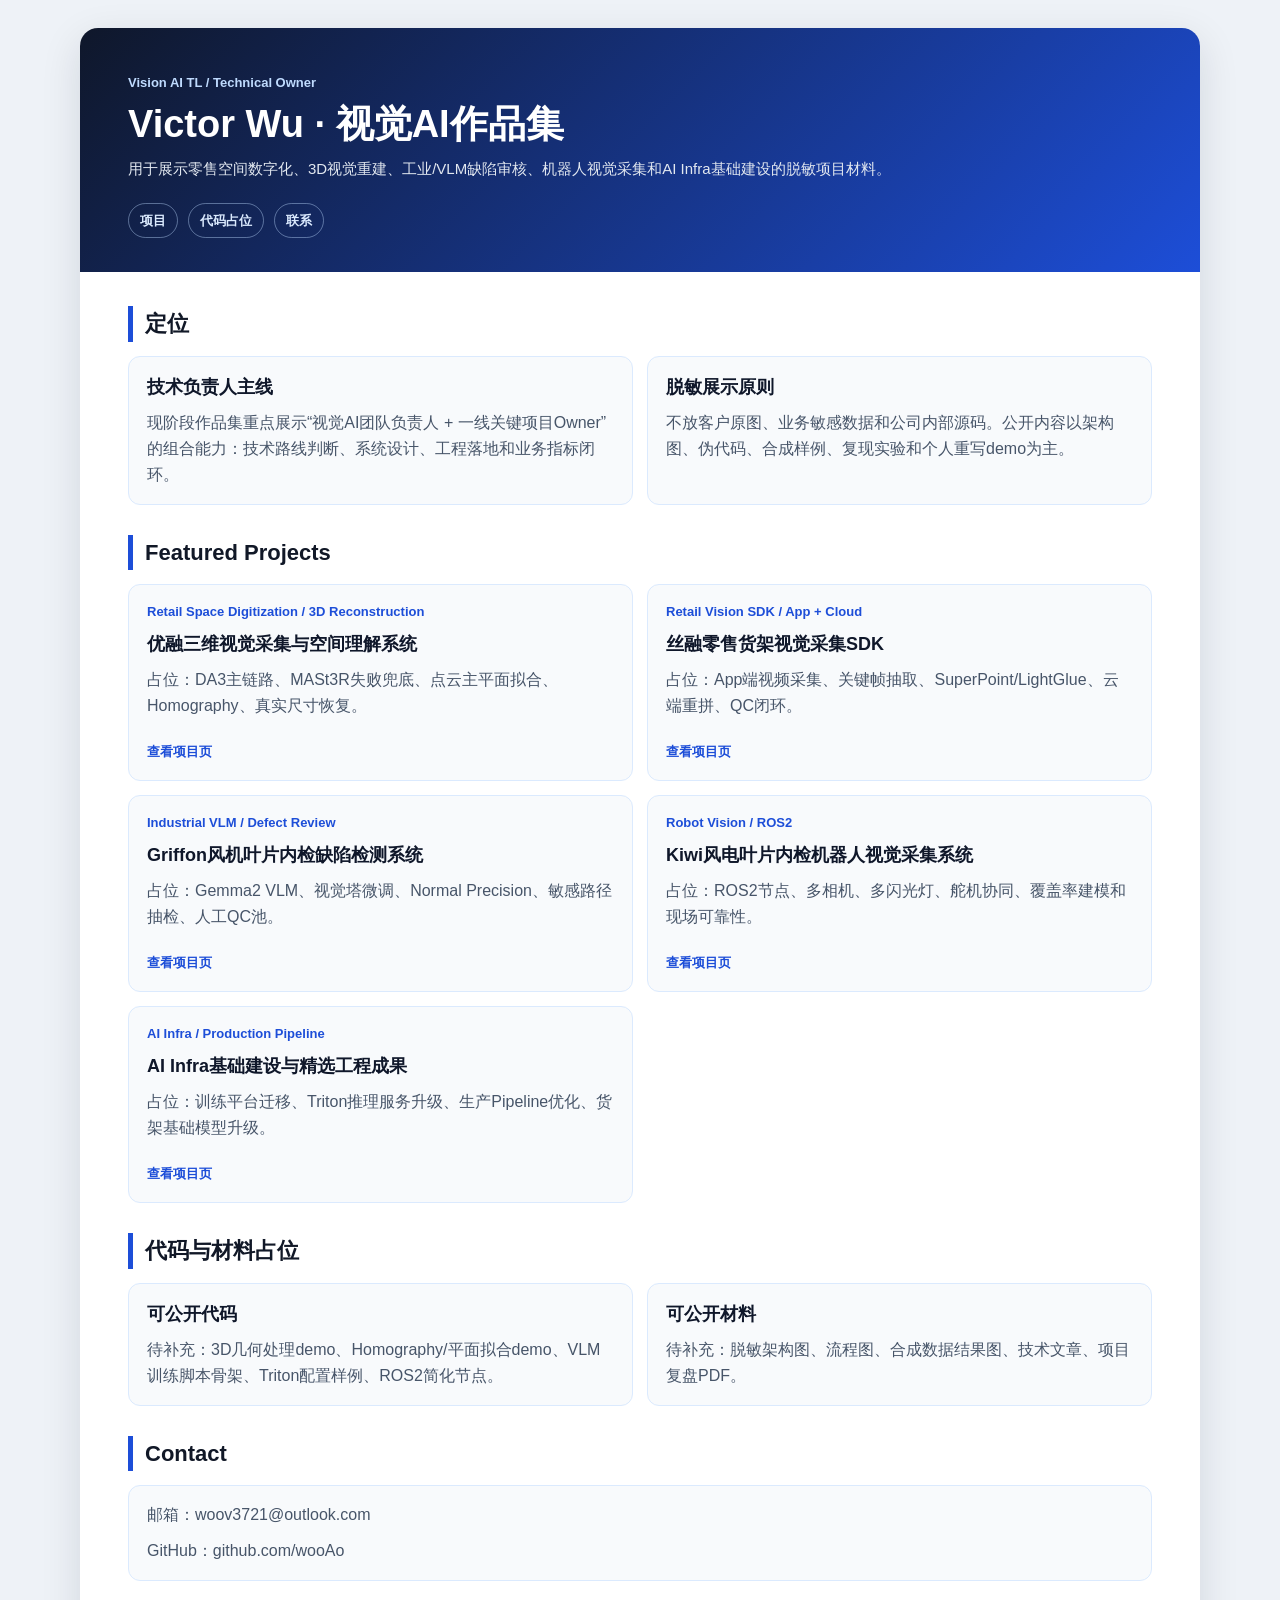
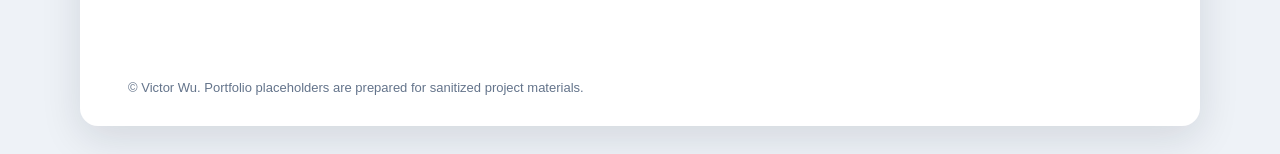
==== index.html @ 92c2045f "Add portfolio placeholder site" ====
<!DOCTYPE html>
<html lang="zh-CN">
<head>
  <meta charset="UTF-8" />
  <meta name="viewport" content="width=device-width, initial-scale=1.0" />
  <title>Victor Wu | Vision AI Portfolio</title>
  <link rel="stylesheet" href="assets/css/styles.css" />
</head>
<body>
  <main class="page">
    <header class="hero">
      <div class="eyebrow">Vision AI TL / Technical Owner</div>
      <h1>Victor Wu · 视觉AI作品集</h1>
      <p class="lead">用于展示零售空间数字化、3D视觉重建、工业/VLM缺陷审核、机器人视觉采集和AI Infra基础建设的脱敏项目材料。</p>
      <nav class="nav">
        <a href="#projects">项目</a>
        <a href="#demos">代码占位</a>
        <a href="#contact">联系</a>
      </nav>
    </header>

    <section class="content">
      <section class="section">
        <div class="section-title">定位</div>
        <div class="summary-grid">
          <article class="card">
            <h2>技术负责人主线</h2>
            <p>现阶段作品集重点展示“视觉AI团队负责人 + 一线关键项目Owner”的组合能力：技术路线判断、系统设计、工程落地和业务指标闭环。</p>
          </article>
          <article class="card">
            <h2>脱敏展示原则</h2>
            <p>不放客户原图、业务敏感数据和公司内部源码。公开内容以架构图、伪代码、合成样例、复现实验和个人重写demo为主。</p>
          </article>
        </div>
      </section>

      <section class="section" id="projects">
        <div class="section-title">Featured Projects</div>
        <div class="project-grid">
          <article class="card">
            <div class="meta">Retail Space Digitization / 3D Reconstruction</div>
            <h3>优融三维视觉采集与空间理解系统</h3>
            <p>占位：DA3主链路、MASt3R失败兜底、点云主平面拟合、Homography、真实尺寸恢复。</p>
            <a class="button" href="projects/retail-3d-space.html">查看项目页</a>
          </article>
          <article class="card">
            <div class="meta">Retail Vision SDK / App + Cloud</div>
            <h3>丝融零售货架视觉采集SDK</h3>
            <p>占位：App端视频采集、关键帧抽取、SuperPoint/LightGlue、云端重拼、QC闭环。</p>
            <a class="button" href="projects/retail-shelf-sdk.html">查看项目页</a>
          </article>
          <article class="card">
            <div class="meta">Industrial VLM / Defect Review</div>
            <h3>Griffon风机叶片内检缺陷检测系统</h3>
            <p>占位：Gemma2 VLM、视觉塔微调、Normal Precision、敏感路径抽检、人工QC池。</p>
            <a class="button" href="projects/griffon-vlm.html">查看项目页</a>
          </article>
          <article class="card">
            <div class="meta">Robot Vision / ROS2</div>
            <h3>Kiwi风电叶片内检机器人视觉采集系统</h3>
            <p>占位：ROS2节点、多相机、多闪光灯、舵机协同、覆盖率建模和现场可靠性。</p>
            <a class="button" href="projects/kiwi-robot-vision.html">查看项目页</a>
          </article>
          <article class="card">
            <div class="meta">AI Infra / Production Pipeline</div>
            <h3>AI Infra基础建设与精选工程成果</h3>
            <p>占位：训练平台迁移、Triton推理服务升级、生产Pipeline优化、货架基础模型升级。</p>
            <a class="button" href="projects/ai-infra.html">查看项目页</a>
          </article>
        </div>
      </section>

      <section class="section" id="demos">
        <div class="section-title">代码与材料占位</div>
        <div class="summary-grid">
          <article class="card">
            <h3>可公开代码</h3>
            <p>待补充：3D几何处理demo、Homography/平面拟合demo、VLM训练脚本骨架、Triton配置样例、ROS2简化节点。</p>
          </article>
          <article class="card">
            <h3>可公开材料</h3>
            <p>待补充：脱敏架构图、流程图、合成数据结果图、技术文章、项目复盘PDF。</p>
          </article>
        </div>
      </section>

      <section class="section" id="contact">
        <div class="section-title">Contact</div>
        <div class="card">
          <p>邮箱：woov3721@outlook.com</p>
          <p>GitHub：<a href="https://github.com/wooAo">github.com/wooAo</a></p>
        </div>
      </section>
    </section>

    <footer class="footer">© Victor Wu. Portfolio placeholders are prepared for sanitized project materials.</footer>
  </main>
</body>
</html>
---- assets/css/styles.css ----
* { box-sizing: border-box; }

:root {
  color-scheme: light;
  --ink: #111827;
  --muted: #475569;
  --line: #dbeafe;
  --panel: #f8fafc;
  --blue: #1d4ed8;
  --deep: #0f172a;
}

body {
  margin: 0;
  font-family: -apple-system, BlinkMacSystemFont, "Segoe UI", "PingFang SC", "Microsoft YaHei", Arial, sans-serif;
  color: var(--ink);
  background: #eef2f7;
  line-height: 1.62;
}

a { color: inherit; text-decoration: none; }

.page {
  max-width: 1120px;
  margin: 28px auto;
  background: #fff;
  border-radius: 18px;
  box-shadow: 0 12px 40px rgba(15, 23, 42, 0.12);
  overflow: hidden;
}

.hero {
  padding: 44px 48px 34px;
  background: linear-gradient(135deg, var(--deep), var(--blue));
  color: #fff;
}

.eyebrow {
  font-size: 13px;
  color: #bfdbfe;
  font-weight: 800;
  margin-bottom: 10px;
}

h1 {
  margin: 0 0 10px;
  font-size: 38px;
  line-height: 1.15;
}

.lead {
  max-width: 820px;
  margin: 0;
  color: #e2e8f0;
  font-size: 15px;
}

.nav {
  display: flex;
  flex-wrap: wrap;
  gap: 10px;
  margin-top: 22px;
}

.nav a {
  display: inline-flex;
  align-items: center;
  min-height: 34px;
  padding: 6px 11px;
  border: 1px solid rgba(191, 219, 254, 0.42);
  border-radius: 999px;
  color: #dbeafe;
  font-size: 13px;
  font-weight: 800;
}

.content { padding: 34px 48px 46px; }

.section { margin-bottom: 30px; }

.section-title {
  margin-bottom: 14px;
  padding-left: 12px;
  border-left: 5px solid var(--blue);
  font-size: 22px;
  font-weight: 800;
}

.summary-grid,
.project-grid {
  display: grid;
  grid-template-columns: repeat(2, minmax(0, 1fr));
  gap: 14px;
}

.card {
  border: 1px solid var(--line);
  border-radius: 12px;
  background: var(--panel);
  padding: 16px 18px;
}

.card h2,
.card h3 {
  margin: 0 0 8px;
  color: var(--deep);
  font-size: 18px;
}

.card p { margin: 0 0 10px; color: var(--muted); }
.card p:last-child { margin-bottom: 0; }

.meta {
  color: var(--blue);
  font-size: 13px;
  font-weight: 800;
  margin-bottom: 8px;
}

.tag-row {
  display: flex;
  flex-wrap: wrap;
  gap: 7px;
  margin-top: 12px;
}

.tag {
  padding: 4px 9px;
  border-radius: 999px;
  background: #dbeafe;
  color: #1d4ed8;
  font-size: 12px;
  font-weight: 800;
}

.button {
  display: inline-flex;
  margin-top: 12px;
  color: var(--blue);
  font-size: 13px;
  font-weight: 900;
}

.project-layout {
  display: grid;
  grid-template-columns: minmax(0, 1fr) 280px;
  gap: 22px;
  align-items: start;
}

.side {
  position: sticky;
  top: 20px;
}

ul { margin: 8px 0 0; padding-left: 22px; }
li { margin-bottom: 8px; }

.placeholder {
  border: 1px dashed #93c5fd;
  border-radius: 12px;
  padding: 14px 16px;
  background: #eff6ff;
  color: #1e3a8a;
  font-weight: 700;
}

.footer {
  padding: 20px 48px 28px;
  color: #64748b;
  font-size: 13px;
}

@media (max-width: 760px) {
  .page { margin: 0; border-radius: 0; }
  .hero, .content, .footer { padding-left: 24px; padding-right: 24px; }
  h1 { font-size: 30px; }
  .summary-grid,
  .project-grid,
  .project-layout { grid-template-columns: 1fr; }
  .side { position: static; }
}
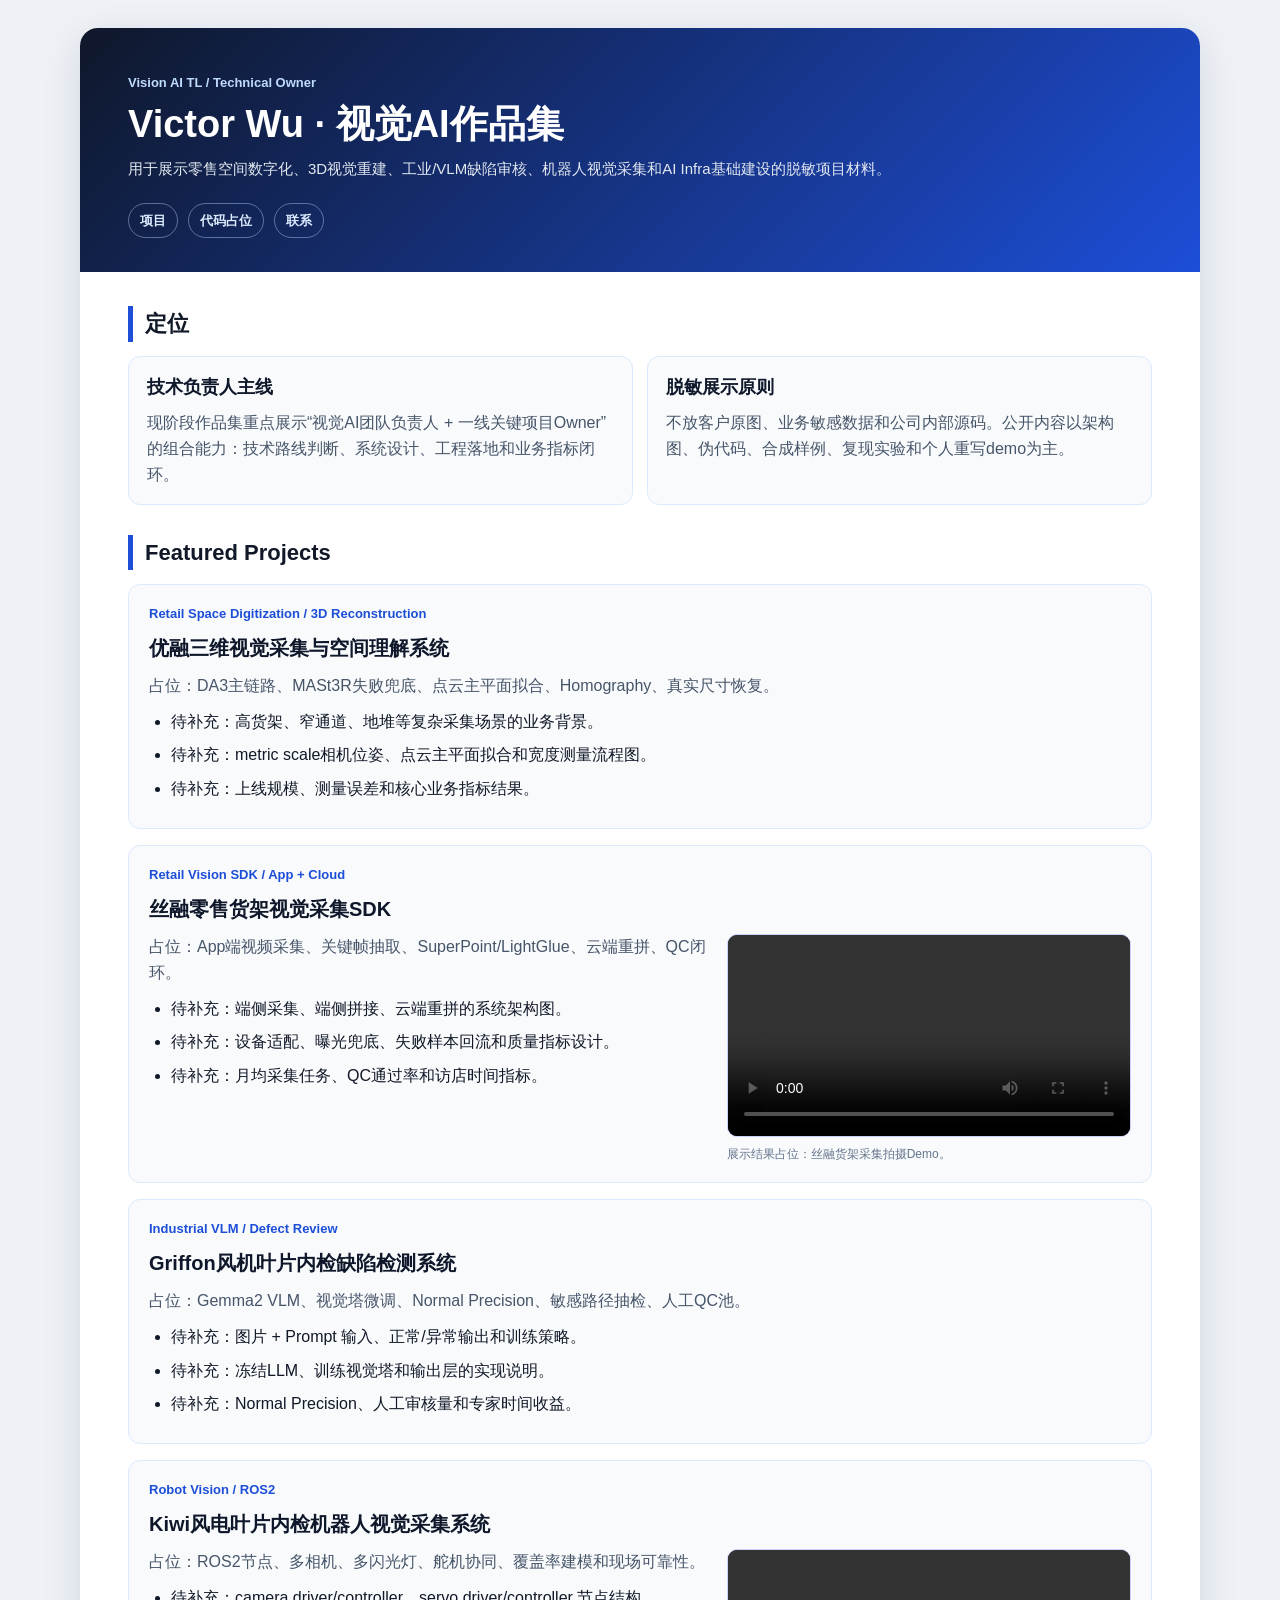
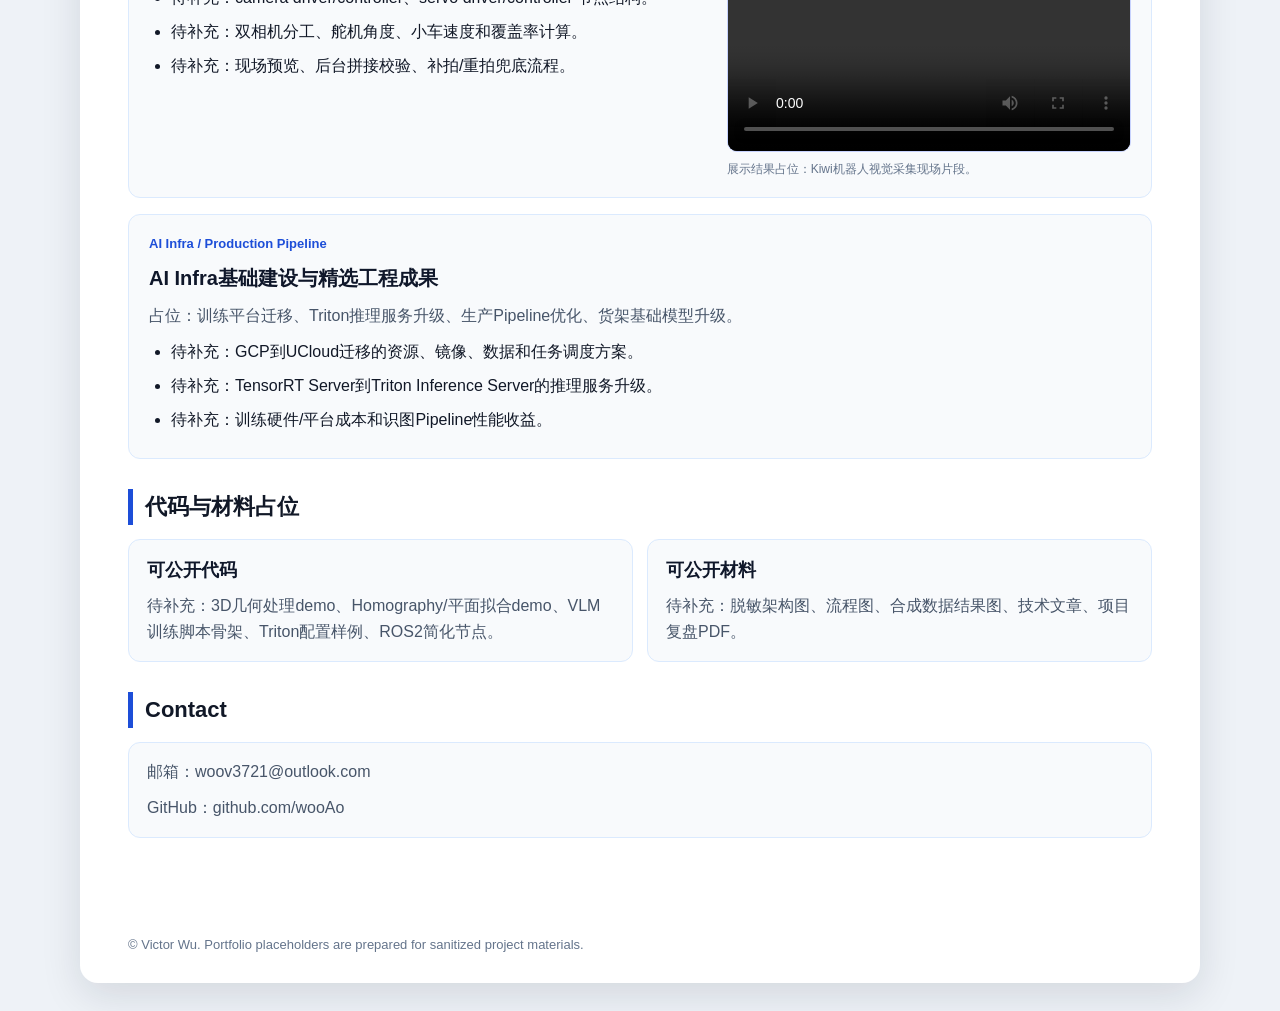
==== commit 62bd6f73: "Show projects on homepage with demo videos" ====
--- a/index.html
+++ b/index.html
@@ -36,36 +36,92 @@
 
       <section class="section" id="projects">
         <div class="section-title">Featured Projects</div>
-        <div class="project-grid">
-          <article class="card">
+        <div class="project-list">
+          <article class="project-item">
             <div class="meta">Retail Space Digitization / 3D Reconstruction</div>
             <h3>优融三维视觉采集与空间理解系统</h3>
-            <p>占位：DA3主链路、MASt3R失败兜底、点云主平面拟合、Homography、真实尺寸恢复。</p>
-            <a class="button" href="projects/retail-3d-space.html">查看项目页</a>
+            <div class="project-body full">
+              <div>
+                <p>占位：DA3主链路、MASt3R失败兜底、点云主平面拟合、Homography、真实尺寸恢复。</p>
+                <ul>
+                  <li>待补充：高货架、窄通道、地堆等复杂采集场景的业务背景。</li>
+                  <li>待补充：metric scale相机位姿、点云主平面拟合和宽度测量流程图。</li>
+                  <li>待补充：上线规模、测量误差和核心业务指标结果。</li>
+                </ul>
+              </div>
+            </div>
           </article>
-          <article class="card">
+
+          <article class="project-item">
             <div class="meta">Retail Vision SDK / App + Cloud</div>
             <h3>丝融零售货架视觉采集SDK</h3>
-            <p>占位：App端视频采集、关键帧抽取、SuperPoint/LightGlue、云端重拼、QC闭环。</p>
-            <a class="button" href="projects/retail-shelf-sdk.html">查看项目页</a>
+            <div class="project-body">
+              <div>
+                <p>占位：App端视频采集、关键帧抽取、SuperPoint/LightGlue、云端重拼、QC闭环。</p>
+                <ul>
+                  <li>待补充：端侧采集、端侧拼接、云端重拼的系统架构图。</li>
+                  <li>待补充：设备适配、曝光兜底、失败样本回流和质量指标设计。</li>
+                  <li>待补充：月均采集任务、QC通过率和访店时间指标。</li>
+                </ul>
+              </div>
+              <div>
+                <div class="media-frame">
+                  <video controls preload="metadata" src="assets/videos/丝融拍摄demo.mov"></video>
+                </div>
+                <div class="note">展示结果占位：丝融货架采集拍摄Demo。</div>
+              </div>
+            </div>
           </article>
-          <article class="card">
+
+          <article class="project-item">
             <div class="meta">Industrial VLM / Defect Review</div>
             <h3>Griffon风机叶片内检缺陷检测系统</h3>
-            <p>占位：Gemma2 VLM、视觉塔微调、Normal Precision、敏感路径抽检、人工QC池。</p>
-            <a class="button" href="projects/griffon-vlm.html">查看项目页</a>
+            <div class="project-body full">
+              <div>
+                <p>占位：Gemma2 VLM、视觉塔微调、Normal Precision、敏感路径抽检、人工QC池。</p>
+                <ul>
+                  <li>待补充：图片 + Prompt 输入、正常/异常输出和训练策略。</li>
+                  <li>待补充：冻结LLM、训练视觉塔和输出层的实现说明。</li>
+                  <li>待补充：Normal Precision、人工审核量和专家时间收益。</li>
+                </ul>
+              </div>
+            </div>
           </article>
-          <article class="card">
+
+          <article class="project-item">
             <div class="meta">Robot Vision / ROS2</div>
             <h3>Kiwi风电叶片内检机器人视觉采集系统</h3>
-            <p>占位：ROS2节点、多相机、多闪光灯、舵机协同、覆盖率建模和现场可靠性。</p>
-            <a class="button" href="projects/kiwi-robot-vision.html">查看项目页</a>
+            <div class="project-body">
+              <div>
+                <p>占位：ROS2节点、多相机、多闪光灯、舵机协同、覆盖率建模和现场可靠性。</p>
+                <ul>
+                  <li>待补充：camera driver/controller、servo driver/controller 节点结构。</li>
+                  <li>待补充：双相机分工、舵机角度、小车速度和覆盖率计算。</li>
+                  <li>待补充：现场预览、后台拼接校验、补拍/重拍兜底流程。</li>
+                </ul>
+              </div>
+              <div>
+                <div class="media-frame">
+                  <video controls preload="metadata" src="assets/videos/kiwi_merged.mp4"></video>
+                </div>
+                <div class="note">展示结果占位：Kiwi机器人视觉采集现场片段。</div>
+              </div>
+            </div>
           </article>
-          <article class="card">
+
+          <article class="project-item">
             <div class="meta">AI Infra / Production Pipeline</div>
             <h3>AI Infra基础建设与精选工程成果</h3>
-            <p>占位：训练平台迁移、Triton推理服务升级、生产Pipeline优化、货架基础模型升级。</p>
-            <a class="button" href="projects/ai-infra.html">查看项目页</a>
+            <div class="project-body full">
+              <div>
+                <p>占位：训练平台迁移、Triton推理服务升级、生产Pipeline优化、货架基础模型升级。</p>
+                <ul>
+                  <li>待补充：GCP到UCloud迁移的资源、镜像、数据和任务调度方案。</li>
+                  <li>待补充：TensorRT Server到Triton Inference Server的推理服务升级。</li>
+                  <li>待补充：训练硬件/平台成本和识图Pipeline性能收益。</li>
+                </ul>
+              </div>
+            </div>
           </article>
         </div>
       </section>
--- a/assets/css/styles.css
+++ b/assets/css/styles.css
@@ -93,6 +93,55 @@
   gap: 14px;
 }
 
+.project-list {
+  display: grid;
+  gap: 16px;
+}
+
+.project-item {
+  border: 1px solid var(--line);
+  border-radius: 12px;
+  background: var(--panel);
+  padding: 18px 20px;
+}
+
+.project-item h3 {
+  margin: 0 0 8px;
+  color: var(--deep);
+  font-size: 20px;
+}
+
+.project-item p { margin: 0 0 10px; color: var(--muted); }
+
+.project-body {
+  display: grid;
+  grid-template-columns: minmax(0, 1fr) minmax(280px, 0.72fr);
+  gap: 16px;
+  align-items: start;
+}
+
+.project-body.full { grid-template-columns: 1fr; }
+
+.media-frame {
+  overflow: hidden;
+  border: 1px solid #c7d2fe;
+  border-radius: 10px;
+  background: #0f172a;
+}
+
+.media-frame video {
+  display: block;
+  width: 100%;
+  max-height: 420px;
+  background: #0f172a;
+}
+
+.note {
+  margin-top: 8px;
+  color: #64748b;
+  font-size: 12px;
+}
+
 .card {
   border: 1px solid var(--line);
   border-radius: 12px;
@@ -177,6 +226,7 @@
   h1 { font-size: 30px; }
   .summary-grid,
   .project-grid,
+  .project-body,
   .project-layout { grid-template-columns: 1fr; }
   .side { position: static; }
 }
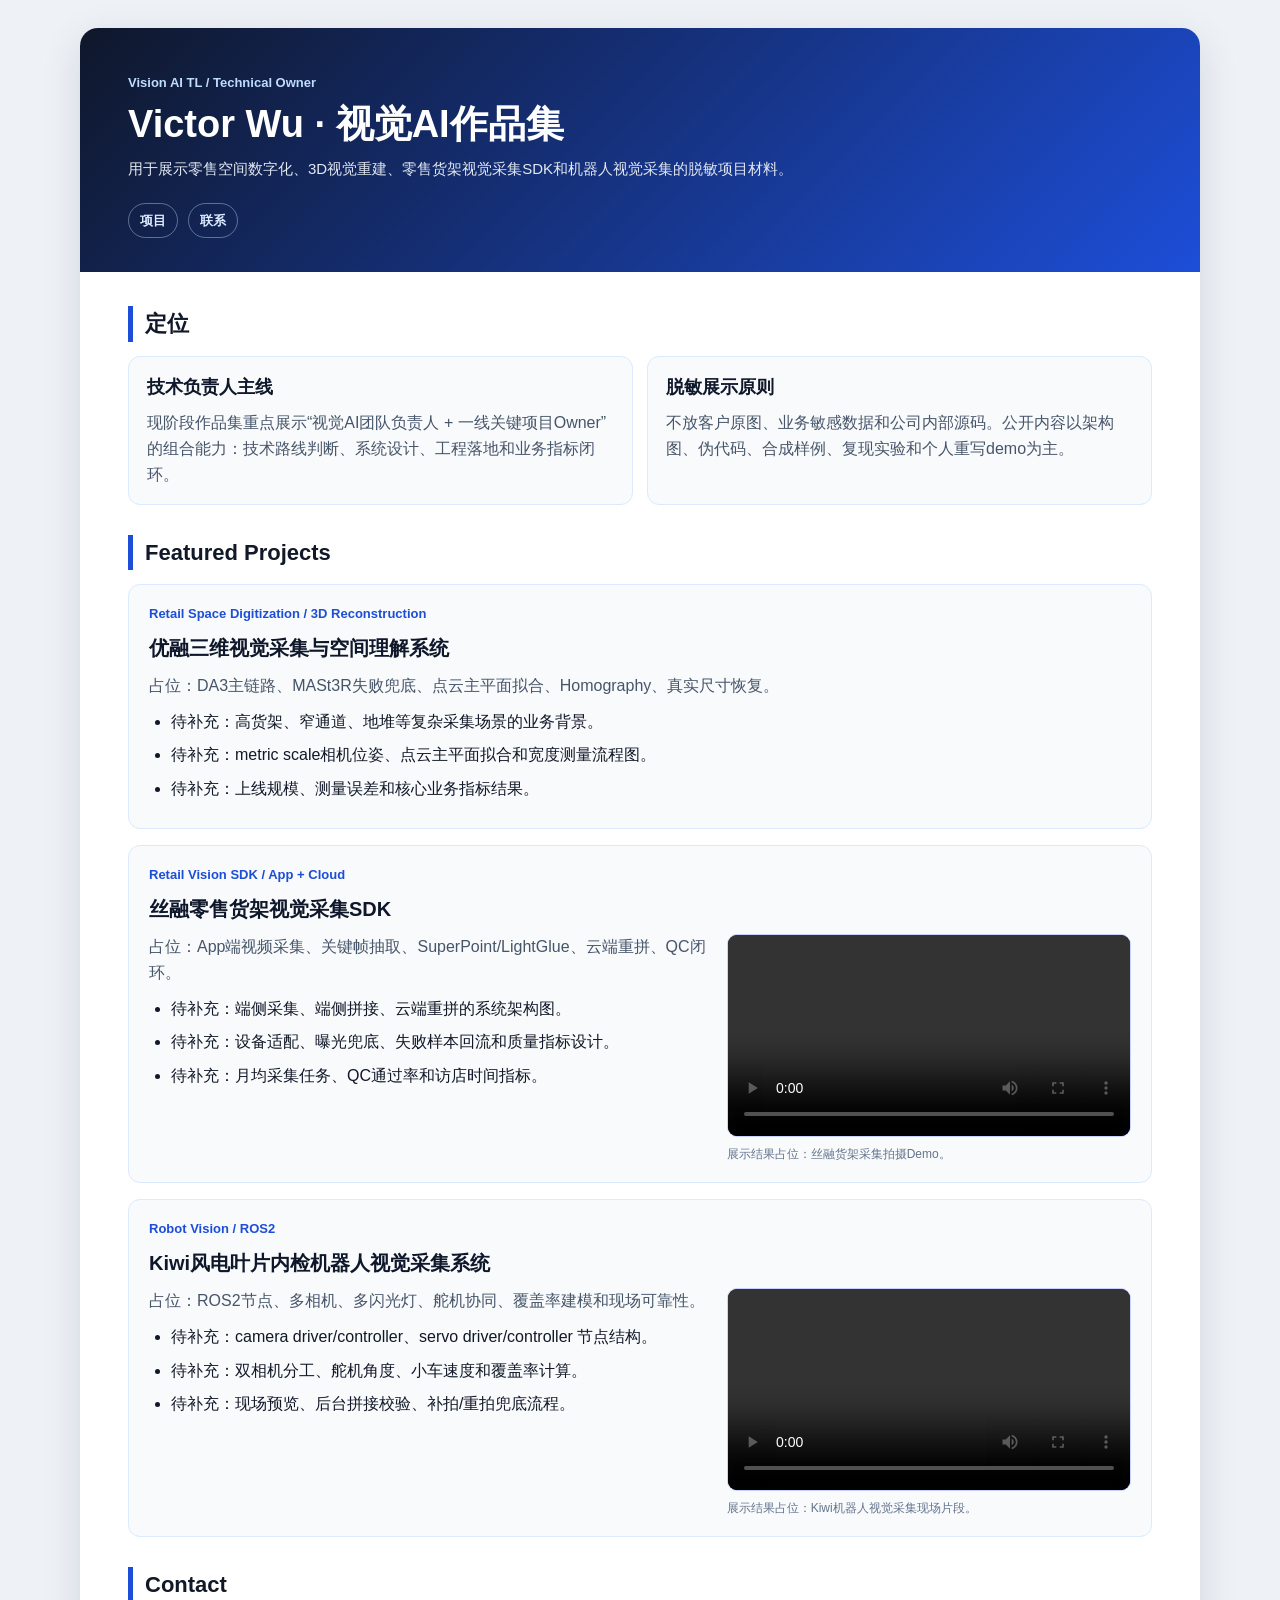
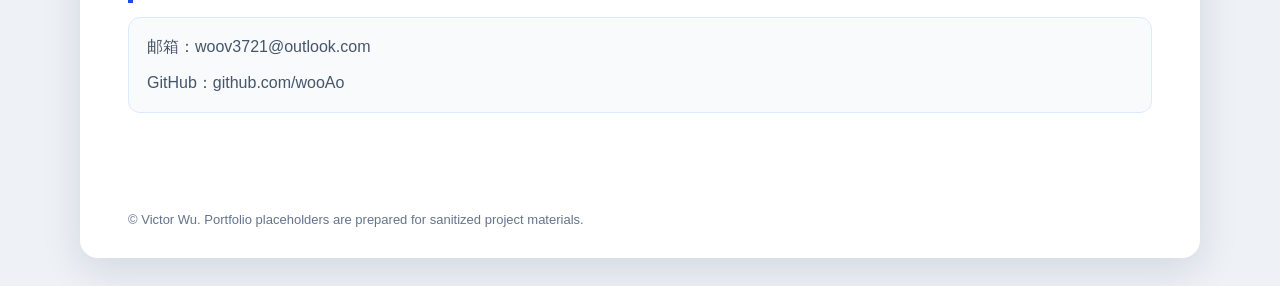
==== commit 6eb8a35e: "Simplify homepage project showcase" ====
--- a/index.html
+++ b/index.html
@@ -11,10 +11,9 @@
     <header class="hero">
       <div class="eyebrow">Vision AI TL / Technical Owner</div>
       <h1>Victor Wu · 视觉AI作品集</h1>
-      <p class="lead">用于展示零售空间数字化、3D视觉重建、工业/VLM缺陷审核、机器人视觉采集和AI Infra基础建设的脱敏项目材料。</p>
+      <p class="lead">用于展示零售空间数字化、3D视觉重建、零售货架视觉采集SDK和机器人视觉采集的脱敏项目材料。</p>
       <nav class="nav">
         <a href="#projects">项目</a>
-        <a href="#demos">代码占位</a>
         <a href="#contact">联系</a>
       </nav>
     </header>
@@ -74,21 +73,6 @@
           </article>
 
           <article class="project-item">
-            <div class="meta">Industrial VLM / Defect Review</div>
-            <h3>Griffon风机叶片内检缺陷检测系统</h3>
-            <div class="project-body full">
-              <div>
-                <p>占位：Gemma2 VLM、视觉塔微调、Normal Precision、敏感路径抽检、人工QC池。</p>
-                <ul>
-                  <li>待补充：图片 + Prompt 输入、正常/异常输出和训练策略。</li>
-                  <li>待补充：冻结LLM、训练视觉塔和输出层的实现说明。</li>
-                  <li>待补充：Normal Precision、人工审核量和专家时间收益。</li>
-                </ul>
-              </div>
-            </div>
-          </article>
-
-          <article class="project-item">
             <div class="meta">Robot Vision / ROS2</div>
             <h3>Kiwi风电叶片内检机器人视觉采集系统</h3>
             <div class="project-body">
@@ -102,40 +86,11 @@
               </div>
               <div>
                 <div class="media-frame">
-                  <video controls preload="metadata" src="assets/videos/kiwi_merged.mp4"></video>
+                  <video controls preload="metadata" src="assets/videos/kiwi_merged_16x9.mp4"></video>
                 </div>
                 <div class="note">展示结果占位：Kiwi机器人视觉采集现场片段。</div>
               </div>
             </div>
-          </article>
-
-          <article class="project-item">
-            <div class="meta">AI Infra / Production Pipeline</div>
-            <h3>AI Infra基础建设与精选工程成果</h3>
-            <div class="project-body full">
-              <div>
-                <p>占位：训练平台迁移、Triton推理服务升级、生产Pipeline优化、货架基础模型升级。</p>
-                <ul>
-                  <li>待补充：GCP到UCloud迁移的资源、镜像、数据和任务调度方案。</li>
-                  <li>待补充：TensorRT Server到Triton Inference Server的推理服务升级。</li>
-                  <li>待补充：训练硬件/平台成本和识图Pipeline性能收益。</li>
-                </ul>
-              </div>
-            </div>
-          </article>
-        </div>
-      </section>
-
-      <section class="section" id="demos">
-        <div class="section-title">代码与材料占位</div>
-        <div class="summary-grid">
-          <article class="card">
-            <h3>可公开代码</h3>
-            <p>待补充：3D几何处理demo、Homography/平面拟合demo、VLM训练脚本骨架、Triton配置样例、ROS2简化节点。</p>
-          </article>
-          <article class="card">
-            <h3>可公开材料</h3>
-            <p>待补充：脱敏架构图、流程图、合成数据结果图、技术文章、项目复盘PDF。</p>
           </article>
         </div>
       </section>
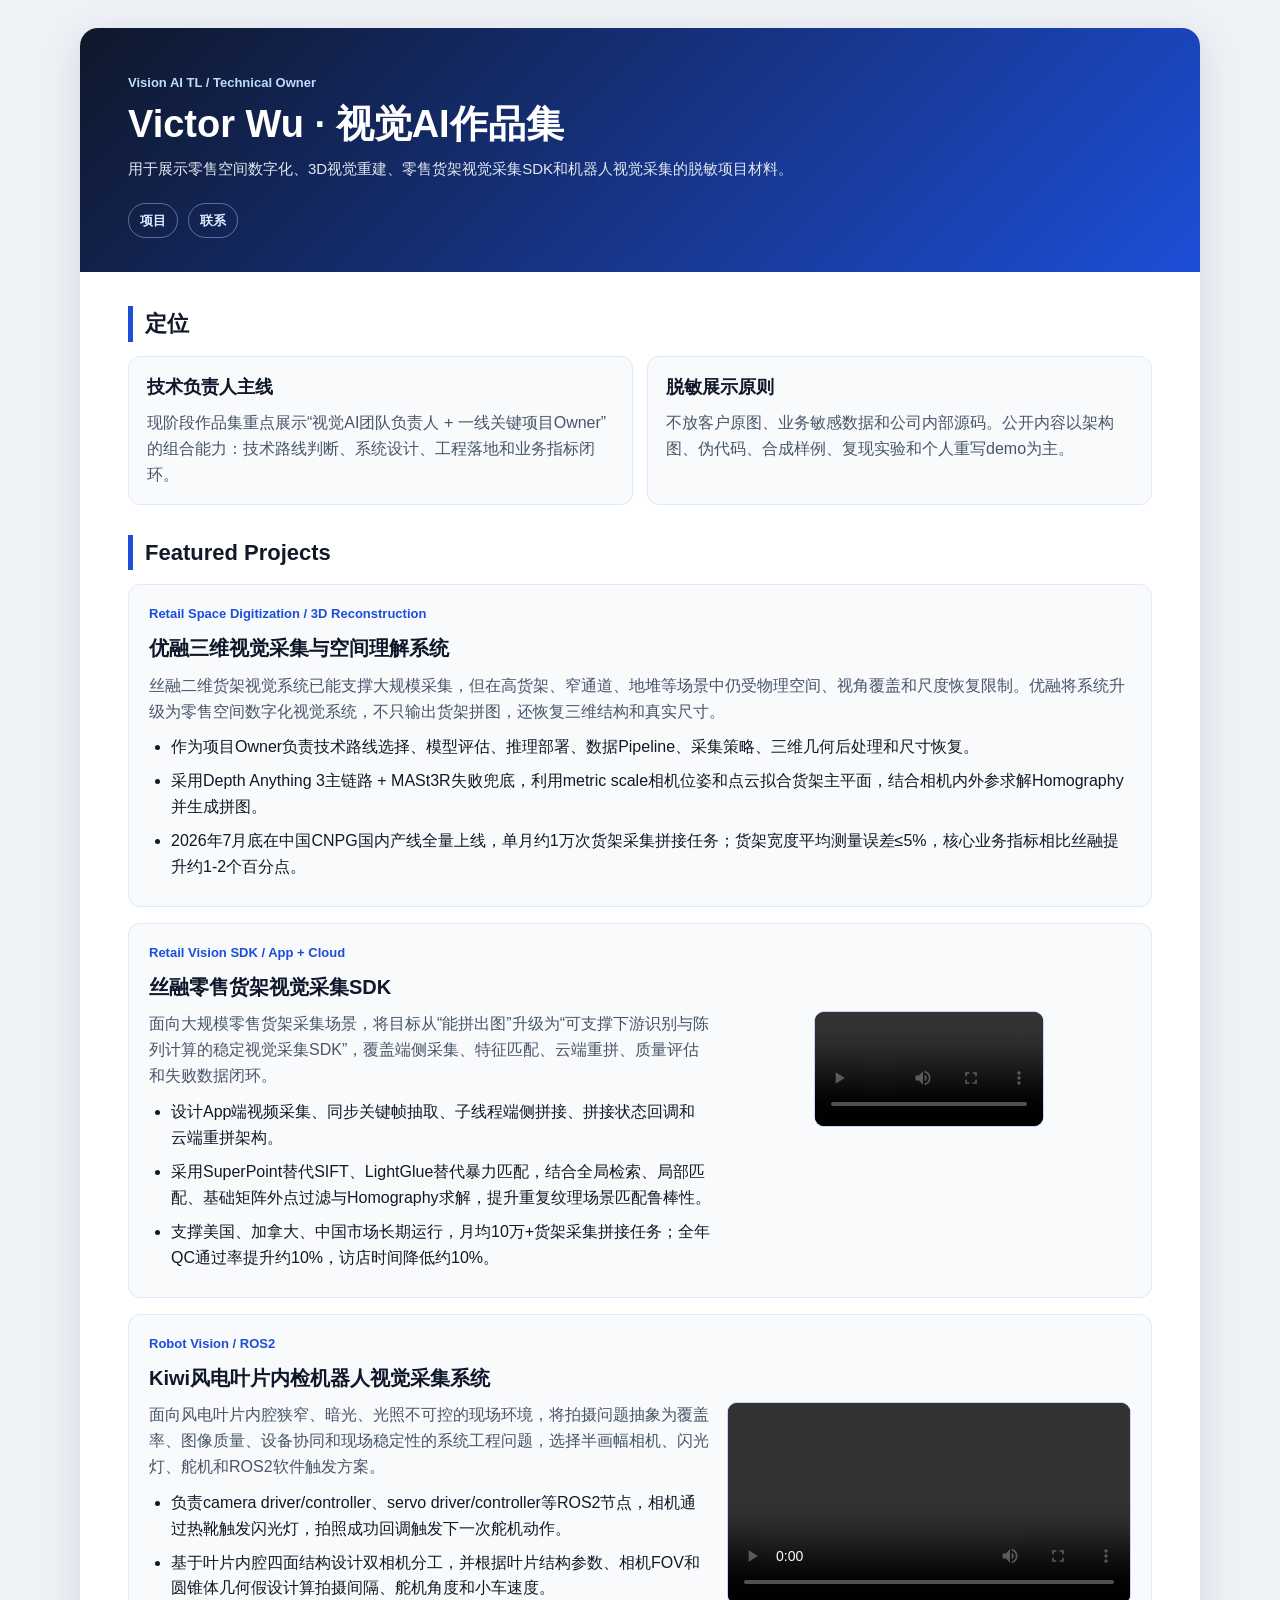
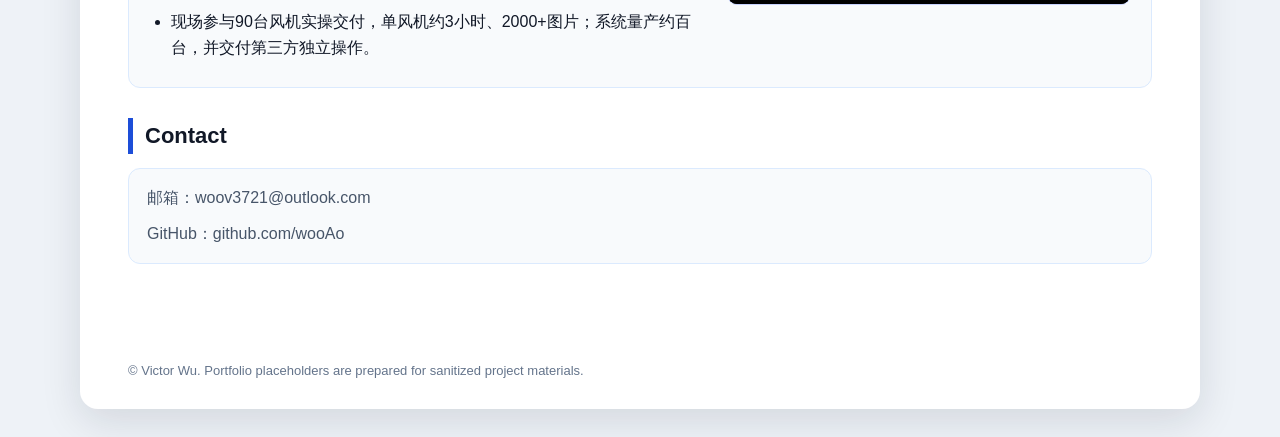
==== commit 2da3ebee: "Replace portfolio placeholders with project summaries" ====
--- a/index.html
+++ b/index.html
@@ -41,11 +41,11 @@
             <h3>优融三维视觉采集与空间理解系统</h3>
             <div class="project-body full">
               <div>
-                <p>占位：DA3主链路、MASt3R失败兜底、点云主平面拟合、Homography、真实尺寸恢复。</p>
+                <p>丝融二维货架视觉系统已能支撑大规模采集，但在高货架、窄通道、地堆等场景中仍受物理空间、视角覆盖和尺度恢复限制。优融将系统升级为零售空间数字化视觉系统，不只输出货架拼图，还恢复三维结构和真实尺寸。</p>
                 <ul>
-                  <li>待补充：高货架、窄通道、地堆等复杂采集场景的业务背景。</li>
-                  <li>待补充：metric scale相机位姿、点云主平面拟合和宽度测量流程图。</li>
-                  <li>待补充：上线规模、测量误差和核心业务指标结果。</li>
+                  <li>作为项目Owner负责技术路线选择、模型评估、推理部署、数据Pipeline、采集策略、三维几何后处理和尺寸恢复。</li>
+                  <li>采用Depth Anything 3主链路 + MASt3R失败兜底，利用metric scale相机位姿和点云拟合货架主平面，结合相机内外参求解Homography并生成拼图。</li>
+                  <li>2026年7月底在中国CNPG国内产线全量上线，单月约1万次货架采集拼接任务；货架宽度平均测量误差≤5%，核心业务指标相比丝融提升约1-2个百分点。</li>
                 </ul>
               </div>
             </div>
@@ -56,18 +56,17 @@
             <h3>丝融零售货架视觉采集SDK</h3>
             <div class="project-body">
               <div>
-                <p>占位：App端视频采集、关键帧抽取、SuperPoint/LightGlue、云端重拼、QC闭环。</p>
+                <p>面向大规模零售货架采集场景，将目标从“能拼出图”升级为“可支撑下游识别与陈列计算的稳定视觉采集SDK”，覆盖端侧采集、特征匹配、云端重拼、质量评估和失败数据闭环。</p>
                 <ul>
-                  <li>待补充：端侧采集、端侧拼接、云端重拼的系统架构图。</li>
-                  <li>待补充：设备适配、曝光兜底、失败样本回流和质量指标设计。</li>
-                  <li>待补充：月均采集任务、QC通过率和访店时间指标。</li>
+                  <li>设计App端视频采集、同步关键帧抽取、子线程端侧拼接、拼接状态回调和云端重拼架构。</li>
+                  <li>采用SuperPoint替代SIFT、LightGlue替代暴力匹配，结合全局检索、局部匹配、基础矩阵外点过滤与Homography求解，提升重复纹理场景匹配鲁棒性。</li>
+                  <li>支撑美国、加拿大、中国市场长期运行，月均10万+货架采集拼接任务；全年QC通过率提升约10%，访店时间降低约10%。</li>
                 </ul>
               </div>
               <div>
-                <div class="media-frame">
+                <div class="media-frame portrait">
                   <video controls preload="metadata" src="assets/videos/丝融拍摄demo.mov"></video>
                 </div>
-                <div class="note">展示结果占位：丝融货架采集拍摄Demo。</div>
               </div>
             </div>
           </article>
@@ -77,18 +76,17 @@
             <h3>Kiwi风电叶片内检机器人视觉采集系统</h3>
             <div class="project-body">
               <div>
-                <p>占位：ROS2节点、多相机、多闪光灯、舵机协同、覆盖率建模和现场可靠性。</p>
+                <p>面向风电叶片内腔狭窄、暗光、光照不可控的现场环境，将拍摄问题抽象为覆盖率、图像质量、设备协同和现场稳定性的系统工程问题，选择半画幅相机、闪光灯、舵机和ROS2软件触发方案。</p>
                 <ul>
-                  <li>待补充：camera driver/controller、servo driver/controller 节点结构。</li>
-                  <li>待补充：双相机分工、舵机角度、小车速度和覆盖率计算。</li>
-                  <li>待补充：现场预览、后台拼接校验、补拍/重拍兜底流程。</li>
+                  <li>负责camera driver/controller、servo driver/controller等ROS2节点，相机通过热靴触发闪光灯，拍照成功回调触发下一次舵机动作。</li>
+                  <li>基于叶片内腔四面结构设计双相机分工，并根据叶片结构参数、相机FOV和圆锥体几何假设计算拍摄间隔、舵机角度和小车速度。</li>
+                  <li>现场参与90台风机实操交付，单风机约3小时、2000+图片；系统量产约百台，并交付第三方独立操作。</li>
                 </ul>
               </div>
               <div>
-                <div class="media-frame">
+                <div class="media-frame wide">
                   <video controls preload="metadata" src="assets/videos/kiwi_merged_16x9.mp4"></video>
                 </div>
-                <div class="note">展示结果占位：Kiwi机器人视觉采集现场片段。</div>
               </div>
             </div>
           </article>
--- a/assets/css/styles.css
+++ b/assets/css/styles.css
@@ -129,10 +129,20 @@
   background: #0f172a;
 }
 
+.media-frame.portrait {
+  max-width: 230px;
+  margin: 0 auto;
+}
+
+.media-frame.wide {
+  width: 100%;
+}
+
 .media-frame video {
   display: block;
   width: 100%;
-  max-height: 420px;
+  height: auto;
+  max-height: 460px;
   background: #0f172a;
 }
 
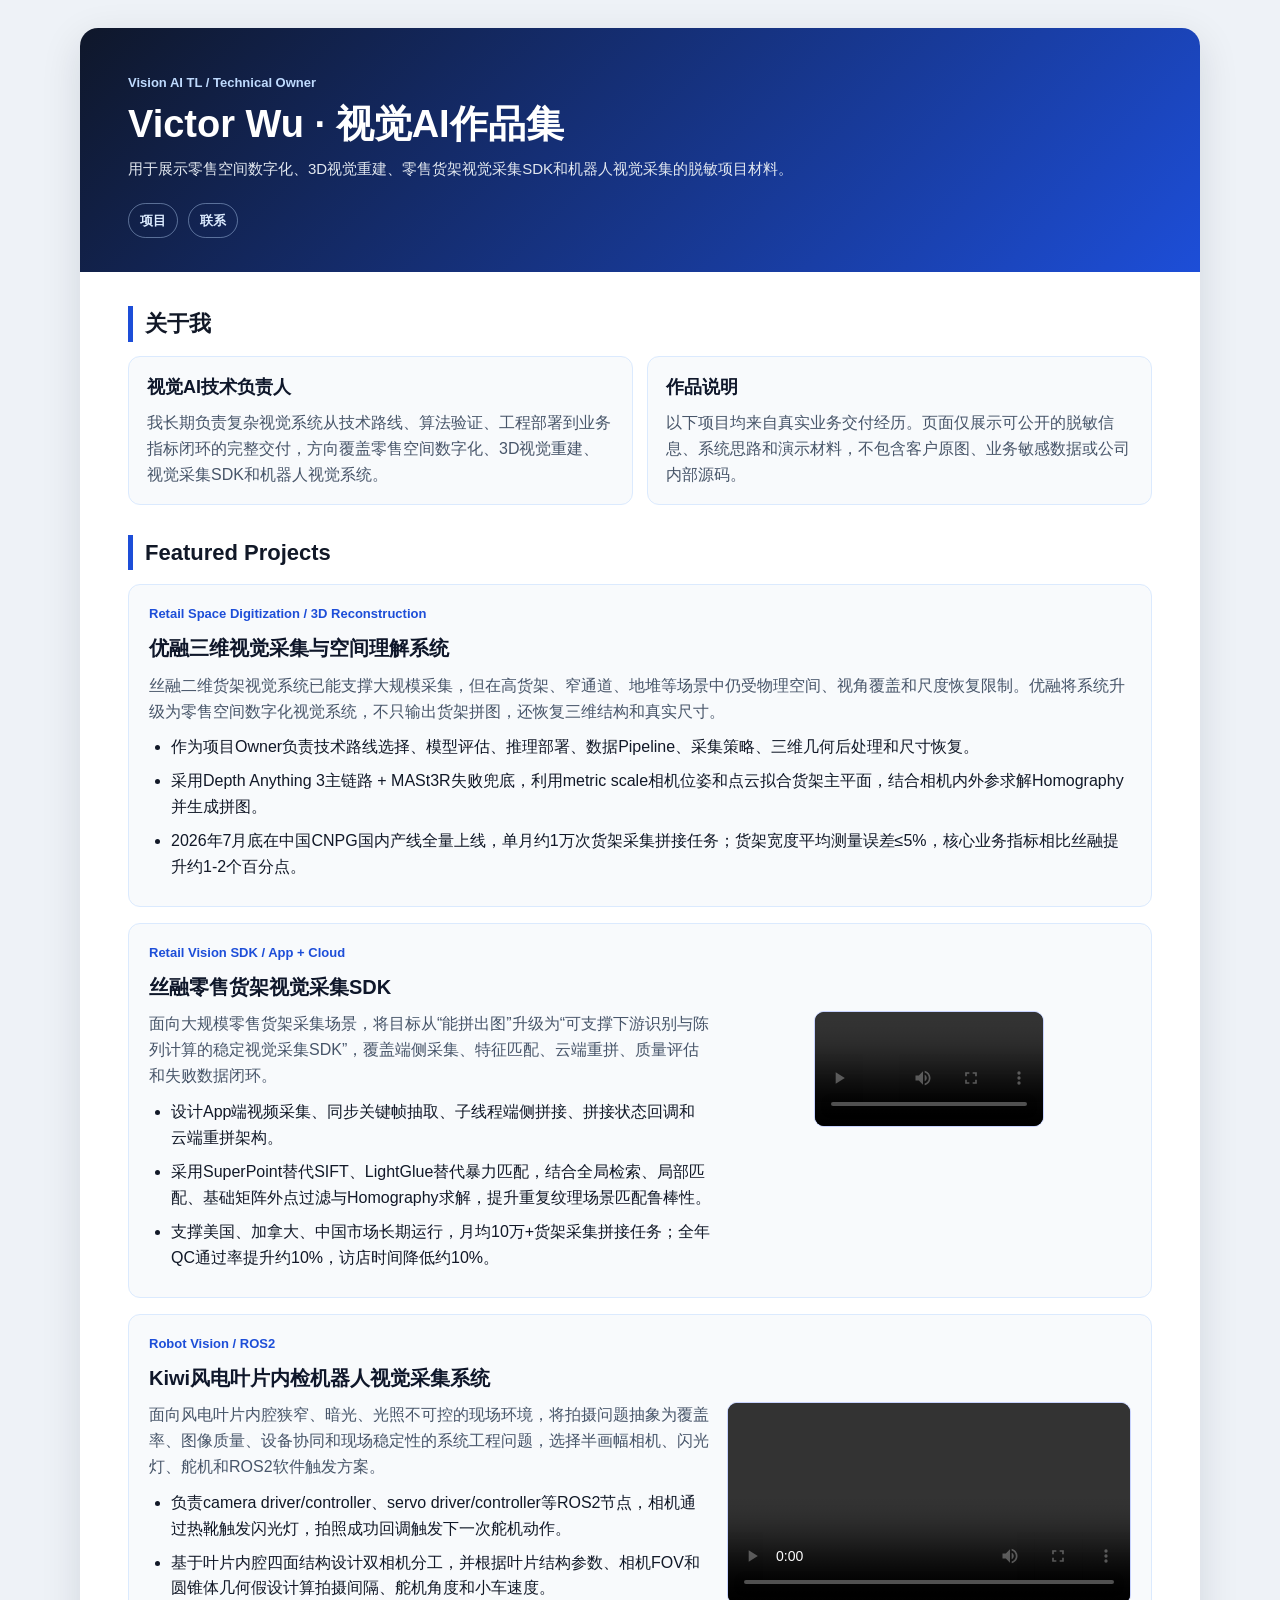
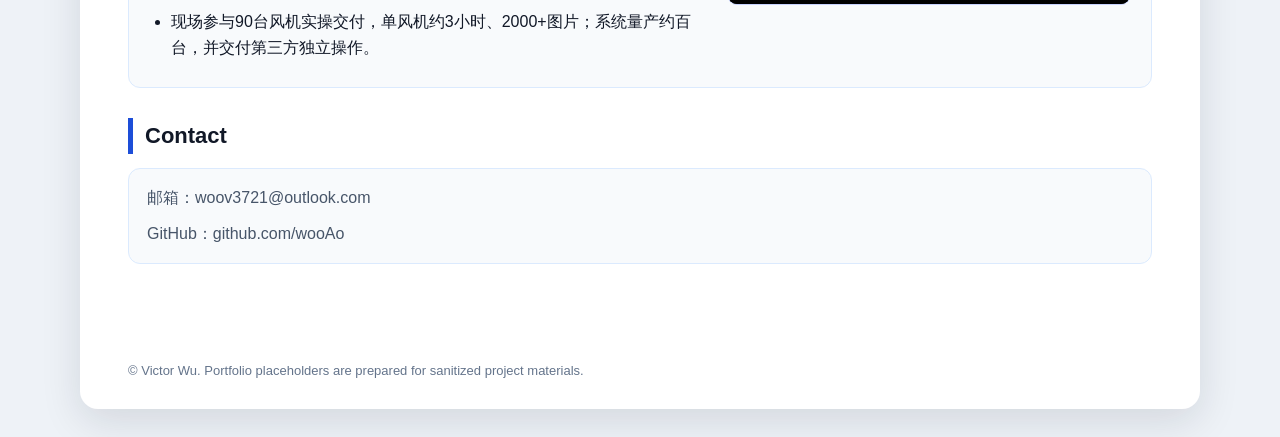
==== commit 5ec68ed9: "Refine portfolio intro copy" ====
--- a/index.html
+++ b/index.html
@@ -20,15 +20,15 @@
 
     <section class="content">
       <section class="section">
-        <div class="section-title">定位</div>
+        <div class="section-title">关于我</div>
         <div class="summary-grid">
           <article class="card">
-            <h2>技术负责人主线</h2>
-            <p>现阶段作品集重点展示“视觉AI团队负责人 + 一线关键项目Owner”的组合能力：技术路线判断、系统设计、工程落地和业务指标闭环。</p>
+            <h2>视觉AI技术负责人</h2>
+            <p>我长期负责复杂视觉系统从技术路线、算法验证、工程部署到业务指标闭环的完整交付，方向覆盖零售空间数字化、3D视觉重建、视觉采集SDK和机器人视觉系统。</p>
           </article>
           <article class="card">
-            <h2>脱敏展示原则</h2>
-            <p>不放客户原图、业务敏感数据和公司内部源码。公开内容以架构图、伪代码、合成样例、复现实验和个人重写demo为主。</p>
+            <h2>作品说明</h2>
+            <p>以下项目均来自真实业务交付经历。页面仅展示可公开的脱敏信息、系统思路和演示材料，不包含客户原图、业务敏感数据或公司内部源码。</p>
           </article>
         </div>
       </section>
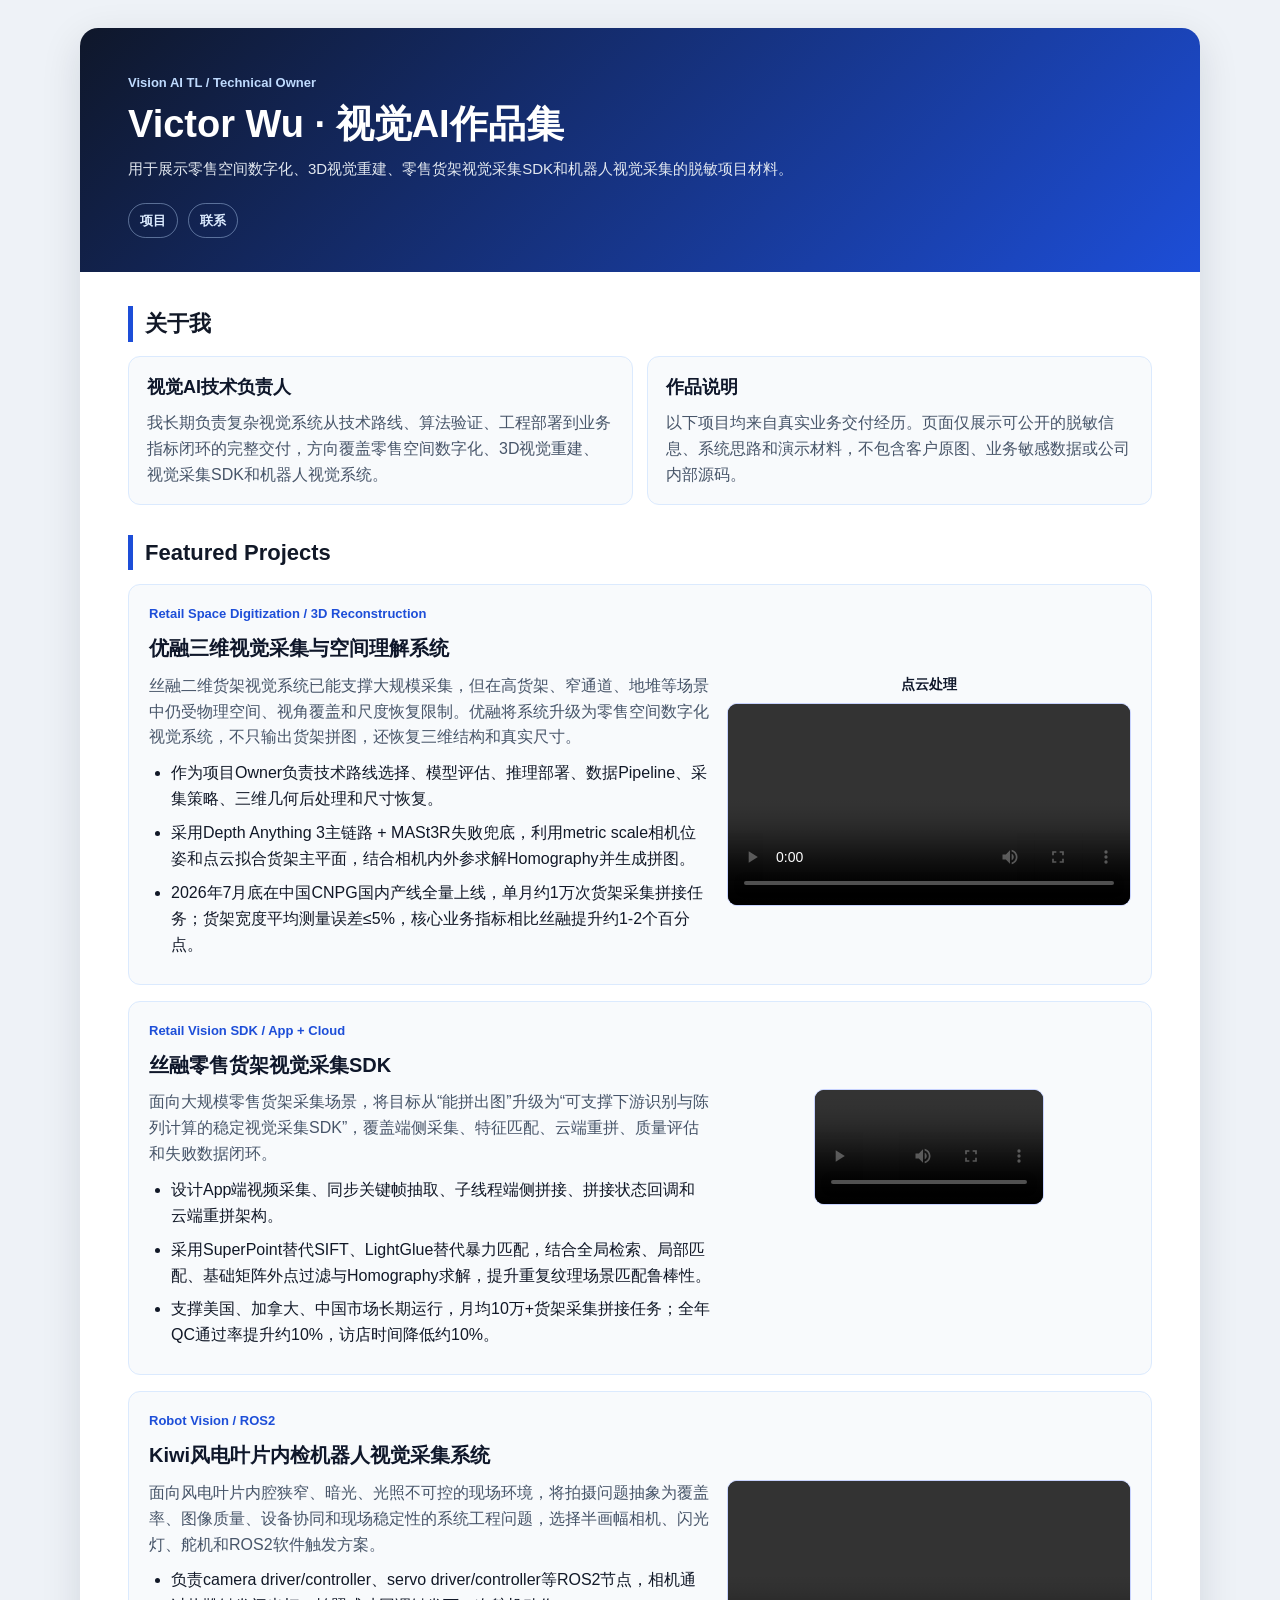
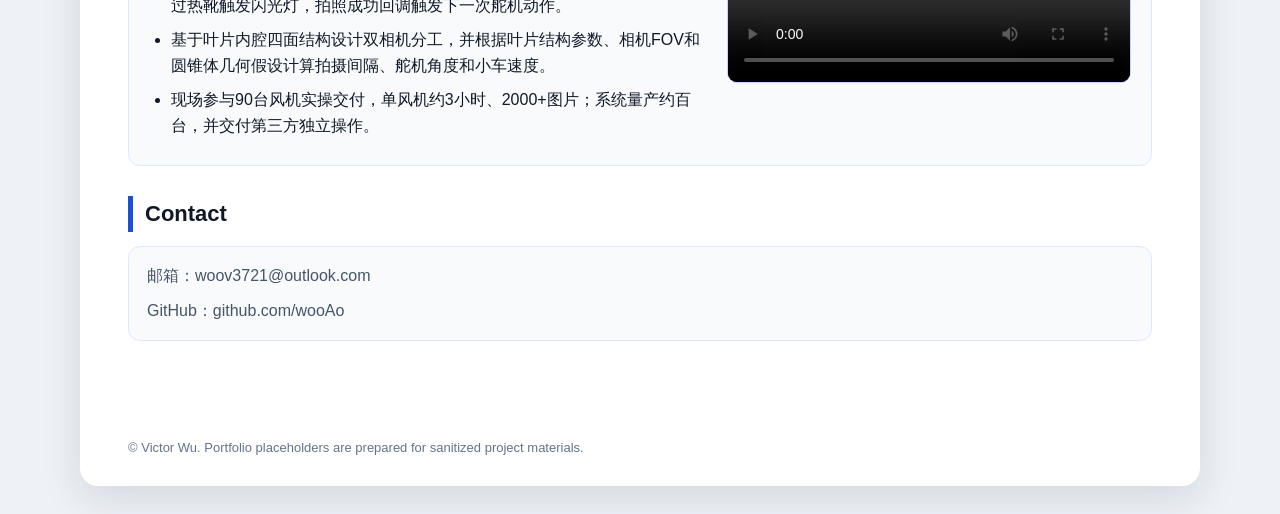
==== commit 232bc3f0: "Add Yourong demo video to portfolio" ====
--- a/index.html
+++ b/index.html
@@ -39,7 +39,7 @@
           <article class="project-item">
             <div class="meta">Retail Space Digitization / 3D Reconstruction</div>
             <h3>优融三维视觉采集与空间理解系统</h3>
-            <div class="project-body full">
+            <div class="project-body">
               <div>
                 <p>丝融二维货架视觉系统已能支撑大规模采集，但在高货架、窄通道、地堆等场景中仍受物理空间、视角覆盖和尺度恢复限制。优融将系统升级为零售空间数字化视觉系统，不只输出货架拼图，还恢复三维结构和真实尺寸。</p>
                 <ul>
@@ -47,6 +47,12 @@
                   <li>采用Depth Anything 3主链路 + MASt3R失败兜底，利用metric scale相机位姿和点云拟合货架主平面，结合相机内外参求解Homography并生成拼图。</li>
                   <li>2026年7月底在中国CNPG国内产线全量上线，单月约1万次货架采集拼接任务；货架宽度平均测量误差≤5%，核心业务指标相比丝融提升约1-2个百分点。</li>
                 </ul>
+              </div>
+              <div>
+                <div class="media-title">点云处理</div>
+                <div class="media-frame wide">
+                  <video controls preload="metadata" src="assets/videos/yourong_2.5x.mp4"></video>
+                </div>
               </div>
             </div>
           </article>
--- a/assets/css/styles.css
+++ b/assets/css/styles.css
@@ -136,6 +136,14 @@
 
 .media-frame.wide {
   width: 100%;
+}
+
+.media-title {
+  margin: 0 0 8px;
+  color: var(--deep);
+  font-size: 14px;
+  font-weight: 900;
+  text-align: center;
 }
 
 .media-frame video {
